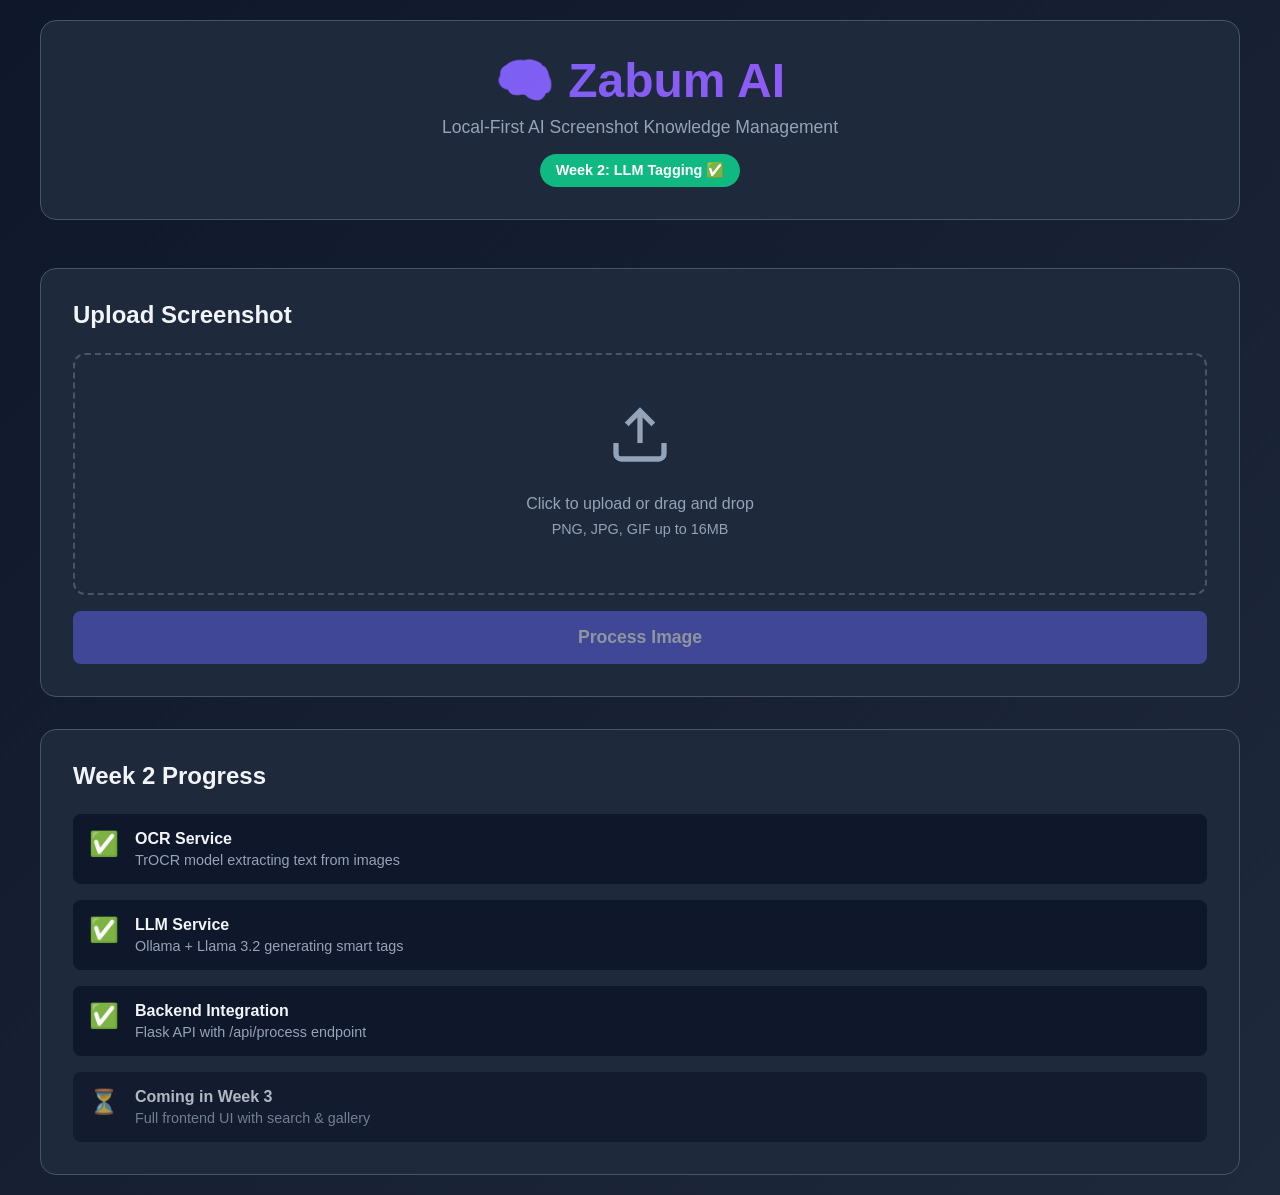
==== frontend/index.html @ f02ccf15 "ocr piprline" ====
<!DOCTYPE html>
<html lang="en">
<head>
    <meta charset="UTF-8">
    <meta name="viewport" content="width=device-width, initial-scale=1.0">
    <title>Zabum AI - Screenshot Knowledge Manager</title>
    <link rel="stylesheet" href="styles.css">
</head>
<body>
    <div class="container">
        <header>
            <h1>🧠 Zabum AI</h1>
            <p class="subtitle">Local-First AI Screenshot Knowledge Management</p>
            <div class="progress-badge">Week 2: LLM Tagging ✅</div>
        </header>

        <main>
            <section class="upload-section">
                <h2>Upload Screenshot</h2>
                <div class="upload-area" id="uploadArea">
                    <input type="file" id="fileInput" accept="image/*" hidden>
                    <div class="upload-prompt">
                        <svg width="64" height="64" viewBox="0 0 24 24" fill="none" stroke="currentColor" stroke-width="2">
                            <path d="M21 15v4a2 2 0 0 1-2 2H5a2 2 0 0 1-2-2v-4"></path>
                            <polyline points="17 8 12 3 7 8"></polyline>
                            <line x1="12" y1="3" x2="12" y2="15"></line>
                        </svg>
                        <p>Click to upload or drag and drop</p>
                        <p class="hint">PNG, JPG, GIF up to 16MB</p>
                    </div>
                </div>
                <button id="uploadBtn" class="btn-primary" disabled>Process Image</button>
            </section>

            <section class="status-section" id="statusSection" style="display: none;">
                <h3>Processing Status</h3>
                <div class="status-content">
                    <div class="spinner"></div>
                    <p id="statusText">Initializing...</p>
                </div>
            </section>

            <section class="results-section" id="resultsSection" style="display: none;">
                <h2>Analysis Results</h2>
                <div class="results-grid">
                    <div class="result-card">
                        <h3>📝 Extracted Text (OCR)</h3>
                        <div class="result-content" id="extractedText"></div>
                    </div>
                    <div class="result-card">
                        <h3>🏷️ AI-Generated Tags</h3>
                        <div class="tags-container" id="tagsContainer"></div>
                    </div>
                    <div class="result-card">
                        <h3>📊 Category</h3>
                        <div class="category-badge" id="categoryBadge"></div>
                    </div>
                    <div class="result-card full-width">
                        <h3>💡 AI Summary</h3>
                        <div class="result-content" id="summaryText"></div>
                    </div>
                </div>
            </section>

            <section class="info-section">
                <h2>Week 2 Progress</h2>
                <div class="feature-list">
                    <div class="feature-item completed">
                        <span class="check">✅</span>
                        <div>
                            <strong>OCR Service</strong>
                            <p>TrOCR model extracting text from images</p>
                        </div>
                    </div>
                    <div class="feature-item completed">
                        <span class="check">✅</span>
                        <div>
                            <strong>LLM Service</strong>
                            <p>Ollama + Llama 3.2 generating smart tags</p>
                        </div>
                    </div>
                    <div class="feature-item completed">
                        <span class="check">✅</span>
                        <div>
                            <strong>Backend Integration</strong>
                            <p>Flask API with /api/process endpoint</p>
                        </div>
                    </div>
                    <div class="feature-item pending">
                        <span class="check">⏳</span>
                        <div>
                            <strong>Coming in Week 3</strong>
                            <p>Full frontend UI with search & gallery</p>
                        </div>
                    </div>
                </div>
            </section>
        </main>
    </div>

    <script src="app.js"></script>
</body>
</html>
---- frontend/styles.css ----
:root {
    --primary: #6366f1;
    --primary-dark: #4f46e5;
    --success: #10b981;
    --background: #0f172a;
    --surface: #1e293b;
    --surface-light: #334155;
    --text: #f1f5f9;
    --text-muted: #94a3b8;
    --border: #475569;
}

* {
    margin: 0;
    padding: 0;
    box-sizing: border-box;
}

body {
    font-family: 'Inter', -apple-system, BlinkMacSystemFont, 'Segoe UI', sans-serif;
    background: linear-gradient(135deg, #0f172a 0%, #1e293b 100%);
    color: var(--text);
    min-height: 100vh;
    padding: 20px;
}

.container {
    max-width: 1200px;
    margin: 0 auto;
}

header {
    text-align: center;
    margin-bottom: 48px;
    padding: 32px;
    background: var(--surface);
    border-radius: 16px;
    border: 1px solid var(--border);
}

h1 {
    font-size: 3rem;
    margin-bottom: 8px;
    background: linear-gradient(135deg, #6366f1 0%, #a855f7 100%);
    -webkit-background-clip: text;
    -webkit-text-fill-color: transparent;
    background-clip: text;
}

.subtitle {
    color: var(--text-muted);
    font-size: 1.1rem;
}

.progress-badge {
    display: inline-block;
    margin-top: 16px;
    padding: 8px 16px;
    background: var(--success);
    color: white;
    border-radius: 20px;
    font-weight: 600;
    font-size: 0.9rem;
}

.upload-section {
    background: var(--surface);
    padding: 32px;
    border-radius: 16px;
    border: 1px solid var(--border);
    margin-bottom: 32px;
}

.upload-section h2 {
    margin-bottom: 24px;
}

.upload-area {
    border: 2px dashed var(--border);
    border-radius: 12px;
    padding: 48px;
    text-align: center;
    cursor: pointer;
    transition: all 0.3s ease;
    margin-bottom: 16px;
}

.upload-area:hover {
    border-color: var(--primary);
    background: rgba(99, 102, 241, 0.05);
}

.upload-area.dragover {
    border-color: var(--primary);
    background: rgba(99, 102, 241, 0.1);
}

.upload-prompt svg {
    margin-bottom: 16px;
    color: var(--text-muted);
}

.upload-prompt p {
    color: var(--text-muted);
    margin: 8px 0;
}

.hint {
    font-size: 0.9rem;
}

.btn-primary {
    width: 100%;
    padding: 16px;
    background: var(--primary);
    color: white;
    border: none;
    border-radius: 8px;
    font-size: 1.1rem;
    font-weight: 600;
    cursor: pointer;
    transition: all 0.3s ease;
}

.btn-primary:hover:not(:disabled) {
    background: var(--primary-dark);
    transform: translateY(-2px);
}

.btn-primary:disabled {
    opacity: 0.5;
    cursor: not-allowed;
}

.status-section {
    background: var(--surface);
    padding: 32px;
    border-radius: 16px;
    border: 1px solid var(--border);
    margin-bottom: 32px;
}

.status-content {
    display: flex;
    align-items: center;
    gap: 16px;
}

.spinner {
    width: 32px;
    height: 32px;
    border: 3px solid var(--surface-light);
    border-top-color: var(--primary);
    border-radius: 50%;
    animation: spin 1s linear infinite;
}

@keyframes spin {
    to { transform: rotate(360deg); }
}

.results-section {
    margin-bottom: 32px;
}

.results-section h2 {
    margin-bottom: 24px;
}

.results-grid {
    display: grid;
    grid-template-columns: repeat(auto-fit, minmax(300px, 1fr));
    gap: 24px;
}

.result-card {
    background: var(--surface);
    padding: 24px;
    border-radius: 12px;
    border: 1px solid var(--border);
}

.result-card.full-width {
    grid-column: 1 / -1;
}

.result-card h3 {
    margin-bottom: 16px;
    color: var(--primary);
}

.result-content {
    color: var(--text);
    line-height: 1.6;
    background: var(--background);
    padding: 16px;
    border-radius: 8px;
}

.tags-container {
    display: flex;
    flex-wrap: wrap;
    gap: 8px;
}

.tag {
    padding: 8px 16px;
    background: var(--primary);
    color: white;
    border-radius: 20px;
    font-size: 0.9rem;
    font-weight: 500;
}

.category-badge {
    display: inline-block;
    padding: 12px 24px;
    background: var(--success);
    color: white;
    border-radius: 8px;
    font-size: 1.1rem;
    font-weight: 600;
}

.info-section {
    background: var(--surface);
    padding: 32px;
    border-radius: 16px;
    border: 1px solid var(--border);
}

.info-section h2 {
    margin-bottom: 24px;
}

.feature-list {
    display: flex;
    flex-direction: column;
    gap: 16px;
}

.feature-item {
    display: flex;
    gap: 16px;
    padding: 16px;
    background: var(--background);
    border-radius: 8px;
    align-items: start;
}

.feature-item .check {
    font-size: 1.5rem;
    flex-shrink: 0;
}

.feature-item strong {
    display: block;
    margin-bottom: 4px;
}

.feature-item p {
    color: var(--text-muted);
    font-size: 0.9rem;
}

.feature-item.pending {
    opacity: 0.7;
}
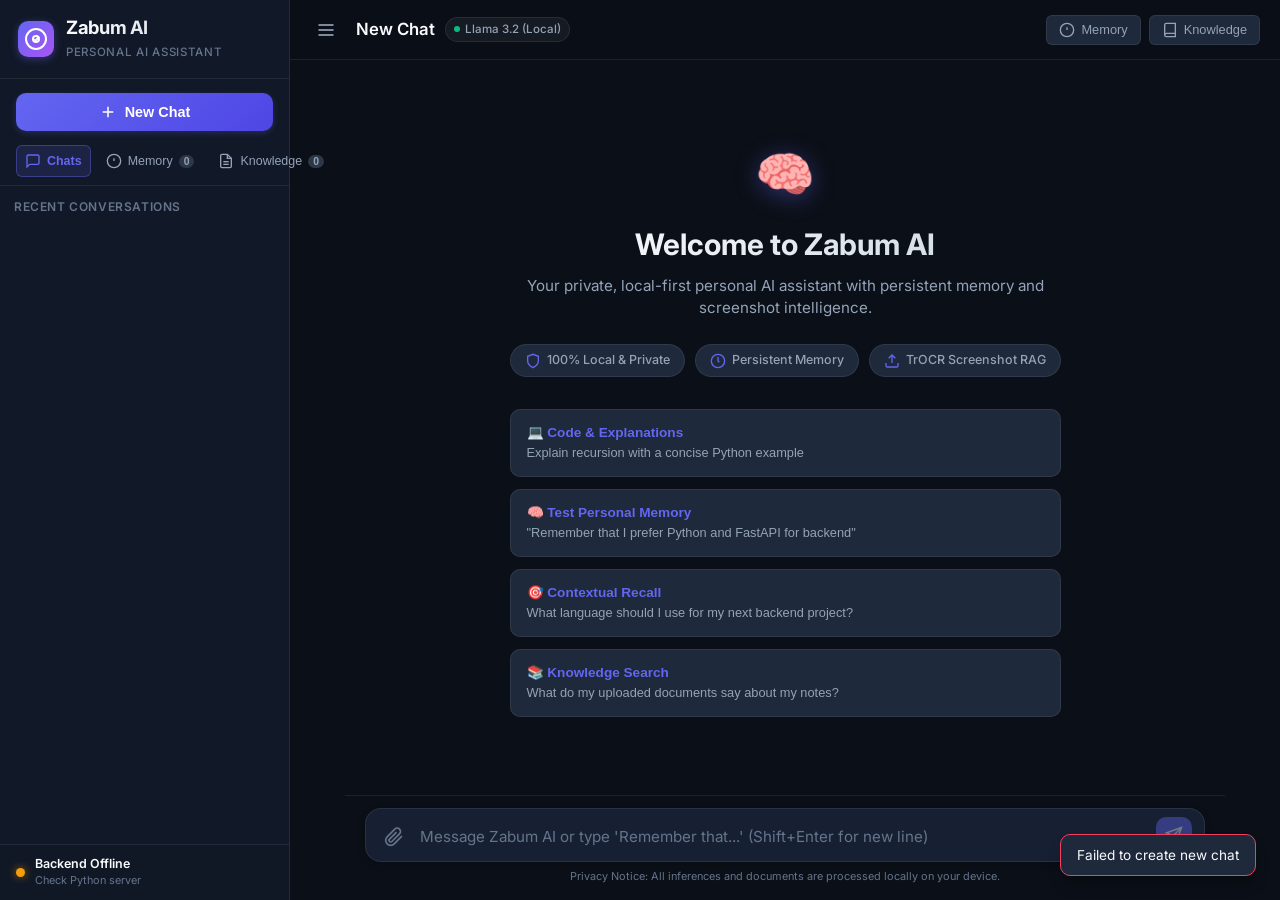
==== commit c788c65d: "update" ====
--- a/frontend/index.html
+++ b/frontend/index.html
@@ -3,100 +3,381 @@
 <head>
     <meta charset="UTF-8">
     <meta name="viewport" content="width=device-width, initial-scale=1.0">
-    <title>Zabum AI - Screenshot Knowledge Manager</title>
+    <title>Zabum AI — Personal AI Assistant</title>
+    <meta name="description" content="Local-first Personal AI Assistant with persistent memory, screenshot intelligence, and knowledge retrieval.">
+    <link rel="preconnect" href="https://fonts.googleapis.com">
+    <link rel="preconnect" href="https://fonts.gstatic.com" crossorigin>
+    <link href="https://fonts.googleapis.com/css2?family=Inter:wght@300;400;500;600;700&family=JetBrains+Mono:wght@400;500;600&display=swap" rel="stylesheet">
     <link rel="stylesheet" href="styles.css">
 </head>
 <body>
-    <div class="container">
-        <header>
-            <h1>🧠 Zabum AI</h1>
-            <p class="subtitle">Local-First AI Screenshot Knowledge Management</p>
-            <div class="progress-badge">Week 2: LLM Tagging ✅</div>
-        </header>
-
-        <main>
-            <section class="upload-section">
-                <h2>Upload Screenshot</h2>
-                <div class="upload-area" id="uploadArea">
-                    <input type="file" id="fileInput" accept="image/*" hidden>
-                    <div class="upload-prompt">
-                        <svg width="64" height="64" viewBox="0 0 24 24" fill="none" stroke="currentColor" stroke-width="2">
-                            <path d="M21 15v4a2 2 0 0 1-2 2H5a2 2 0 0 1-2-2v-4"></path>
-                            <polyline points="17 8 12 3 7 8"></polyline>
-                            <line x1="12" y1="3" x2="12" y2="15"></line>
-                        </svg>
-                        <p>Click to upload or drag and drop</p>
-                        <p class="hint">PNG, JPG, GIF up to 16MB</p>
-                    </div>
-                </div>
-                <button id="uploadBtn" class="btn-primary" disabled>Process Image</button>
-            </section>
-
-            <section class="status-section" id="statusSection" style="display: none;">
-                <h3>Processing Status</h3>
-                <div class="status-content">
-                    <div class="spinner"></div>
-                    <p id="statusText">Initializing...</p>
-                </div>
-            </section>
-
-            <section class="results-section" id="resultsSection" style="display: none;">
-                <h2>Analysis Results</h2>
-                <div class="results-grid">
-                    <div class="result-card">
-                        <h3>📝 Extracted Text (OCR)</h3>
-                        <div class="result-content" id="extractedText"></div>
-                    </div>
-                    <div class="result-card">
-                        <h3>🏷️ AI-Generated Tags</h3>
-                        <div class="tags-container" id="tagsContainer"></div>
-                    </div>
-                    <div class="result-card">
-                        <h3>📊 Category</h3>
-                        <div class="category-badge" id="categoryBadge"></div>
-                    </div>
-                    <div class="result-card full-width">
-                        <h3>💡 AI Summary</h3>
-                        <div class="result-content" id="summaryText"></div>
-                    </div>
-                </div>
-            </section>
-
-            <section class="info-section">
-                <h2>Week 2 Progress</h2>
-                <div class="feature-list">
-                    <div class="feature-item completed">
-                        <span class="check">✅</span>
-                        <div>
-                            <strong>OCR Service</strong>
-                            <p>TrOCR model extracting text from images</p>
+    <div class="app-layout" id="appLayout">
+        <!-- Sidebar -->
+        <aside class="sidebar" id="sidebar">
+            <div class="sidebar-header">
+                <div class="brand-container">
+                    <div class="brand-icon">
+                        <svg width="24" height="24" viewBox="0 0 24 24" fill="none" stroke="currentColor" stroke-width="2">
+                            <path d="M12 2a10 10 0 0 1 10 10c0 5.523-4.477 10-10 10S2 17.523 2 12 6.477 2 12 2z"></path>
+                            <path d="m9 12 2 2 4-4"></path>
+                            <circle cx="12" cy="12" r="3"></circle>
+                        </svg>
+                    </div>
+                    <div class="brand-text">
+                        <h1 class="brand-title">Zabum AI</h1>
+                        <span class="brand-subtitle">Personal AI Assistant</span>
+                    </div>
+                </div>
+                <button class="btn-icon mobile-only" id="closeSidebarBtn" title="Close Sidebar">
+                    <svg width="20" height="20" viewBox="0 0 24 24" fill="none" stroke="currentColor" stroke-width="2">
+                        <line x1="18" y1="6" x2="6" y2="18"></line>
+                        <line x1="6" y1="6" x2="18" y2="18"></line>
+                    </svg>
+                </button>
+            </div>
+
+            <div class="sidebar-actions">
+                <button class="btn-new-chat" id="newChatBtn">
+                    <svg width="18" height="18" viewBox="0 0 24 24" fill="none" stroke="currentColor" stroke-width="2">
+                        <line x1="12" y1="5" x2="12" y2="19"></line>
+                        <line x1="5" y1="12" x2="19" y2="12"></line>
+                    </svg>
+                    <span>New Chat</span>
+                </button>
+            </div>
+
+            <!-- Navigation Tabs -->
+            <div class="nav-tabs">
+                <button class="nav-tab active" id="tabChatsBtn" data-tab="chats">
+                    <svg width="16" height="16" viewBox="0 0 24 24" fill="none" stroke="currentColor" stroke-width="2">
+                        <path d="M21 15a2 2 0 0 1-2 2H7l-4 4V5a2 2 0 0 1 2-2h14a2 2 0 0 1 2 2z"></path>
+                    </svg>
+                    <span>Chats</span>
+                </button>
+                <button class="nav-tab" id="tabMemoryBtn" data-tab="memory">
+                    <svg width="16" height="16" viewBox="0 0 24 24" fill="none" stroke="currentColor" stroke-width="2">
+                        <circle cx="12" cy="12" r="10"></circle>
+                        <line x1="12" y1="8" x2="12" y2="12"></line>
+                        <line x1="12" y1="16" x2="12.01" y2="16"></line>
+                    </svg>
+                    <span>Memory</span>
+                    <span class="badge" id="memoryCountBadge">0</span>
+                </button>
+                <button class="nav-tab" id="tabDocsBtn" data-tab="docs">
+                    <svg width="16" height="16" viewBox="0 0 24 24" fill="none" stroke="currentColor" stroke-width="2">
+                        <path d="M14 2H6a2 2 0 0 0-2 2v16a2 2 0 0 0 2 2h12a2 2 0 0 0 2-2V8z"></path>
+                        <polyline points="14 2 14 8 20 8"></polyline>
+                        <line x1="16" y1="13" x2="8" y2="13"></line>
+                        <line x1="16" y1="17" x2="8" y2="17"></line>
+                    </svg>
+                    <span>Knowledge</span>
+                    <span class="badge" id="docsCountBadge">0</span>
+                </button>
+            </div>
+
+            <!-- Sidebar Scrollable Content -->
+            <div class="sidebar-content">
+                <!-- Conversations List Section -->
+                <div class="tab-pane active" id="paneChats">
+                    <div class="section-label">Recent Conversations</div>
+                    <div class="conversation-list" id="conversationList">
+                        <!-- Dynamic conversation items -->
+                    </div>
+                </div>
+
+                <!-- Memory Management Section in Sidebar -->
+                <div class="tab-pane" id="paneMemory">
+                    <div class="pane-header">
+                        <span class="section-label">Personal Memories</span>
+                        <button class="btn-xs btn-primary" id="openAddMemoryBtn">+ Add</button>
+                    </div>
+                    <p class="section-desc">Facts & preferences remembered by Zabum AI across conversations.</p>
+                    <div class="memory-search-box">
+                        <input type="text" id="memorySearchInput" placeholder="Search memories..." />
+                    </div>
+                    <div class="memory-list" id="memoryList">
+                        <!-- Dynamic memory items -->
+                    </div>
+                </div>
+
+                <!-- Knowledge Base Section in Sidebar -->
+                <div class="tab-pane" id="paneDocs">
+                    <div class="pane-header">
+                        <span class="section-label">Documents & OCR</span>
+                        <button class="btn-xs btn-primary" id="openUploadBtn">+ Upload</button>
+                    </div>
+                    <p class="section-desc">Screenshots & files indexed for semantic RAG retrieval.</p>
+                    <div class="doc-list" id="documentList">
+                        <!-- Dynamic document items -->
+                    </div>
+                </div>
+            </div>
+
+            <!-- Sidebar Footer / System Status -->
+            <div class="sidebar-footer">
+                <div class="status-indicator" id="statusIndicator">
+                    <div class="status-dot online" id="statusDot"></div>
+                    <div class="status-info">
+                        <span class="status-title" id="statusTitle">Local AI</span>
+                        <span class="status-detail" id="statusDetail">Ollama Llama 3.2</span>
+                    </div>
+                </div>
+            </div>
+        </aside>
+
+        <!-- Main Chat View -->
+        <main class="chat-main" id="chatMain">
+            <!-- Chat Topbar -->
+            <header class="chat-header">
+                <div class="header-left">
+                    <button class="btn-icon" id="toggleSidebarBtn" title="Toggle Sidebar">
+                        <svg width="20" height="20" viewBox="0 0 24 24" fill="none" stroke="currentColor" stroke-width="2">
+                            <line x1="3" y1="12" x2="21" y2="12"></line>
+                            <line x1="3" y1="6" x2="21" y2="6"></line>
+                            <line x1="3" y1="18" x2="21" y2="18"></line>
+                        </svg>
+                    </button>
+                    <div class="chat-title-group">
+                        <h2 class="active-chat-title" id="activeChatTitle">New Chat</h2>
+                        <span class="model-badge">
+                            <span class="model-badge-dot"></span>
+                            <span id="headerModelName">Llama 3.2 (Local)</span>
+                        </span>
+                    </div>
+                </div>
+
+                <div class="header-right">
+                    <button class="btn-header-action" id="headerMemoryBtn" title="View Active Memories">
+                        <svg width="16" height="16" viewBox="0 0 24 24" fill="none" stroke="currentColor" stroke-width="2">
+                            <circle cx="12" cy="12" r="10"></circle>
+                            <line x1="12" y1="8" x2="12" y2="12"></line>
+                            <line x1="12" y1="16" x2="12.01" y2="16"></line>
+                        </svg>
+                        <span>Memory</span>
+                    </button>
+                    <button class="btn-header-action" id="headerKnowledgeBtn" title="Knowledge Base">
+                        <svg width="16" height="16" viewBox="0 0 24 24" fill="none" stroke="currentColor" stroke-width="2">
+                            <path d="M4 19.5A2.5 2.5 0 0 1 6.5 17H20"></path>
+                            <path d="M6.5 2H20v20H6.5A2.5 2.5 0 0 1 4 19.5v-15A2.5 2.5 0 0 1 6.5 2z"></path>
+                        </svg>
+                        <span>Knowledge</span>
+                    </button>
+                </div>
+            </header>
+
+            <!-- Message Thread Container -->
+            <div class="messages-container" id="messagesContainer">
+                <!-- Welcome Hero Screen (shown when chat is empty) -->
+                <div class="welcome-screen" id="welcomeScreen">
+                    <div class="welcome-icon">🧠</div>
+                    <h2 class="welcome-title">Welcome to Zabum AI</h2>
+                    <p class="welcome-subtitle">Your private, local-first personal AI assistant with persistent memory and screenshot intelligence.</p>
+
+                    <div class="feature-pills">
+                        <div class="feature-pill">
+                            <svg width="16" height="16" viewBox="0 0 24 24" fill="none" stroke="currentColor" stroke-width="2"><path d="M12 22s8-4 8-10V5l-8-3-8 3v7c0 6 8 10 8 10z"></path></svg>
+                            <span>100% Local & Private</span>
                         </div>
-                    </div>
-                    <div class="feature-item completed">
-                        <span class="check">✅</span>
-                        <div>
-                            <strong>LLM Service</strong>
-                            <p>Ollama + Llama 3.2 generating smart tags</p>
+                        <div class="feature-pill">
+                            <svg width="16" height="16" viewBox="0 0 24 24" fill="none" stroke="currentColor" stroke-width="2"><circle cx="12" cy="12" r="10"></circle><polyline points="12 6 12 12 14 14"></polyline></svg>
+                            <span>Persistent Memory</span>
                         </div>
-                    </div>
-                    <div class="feature-item completed">
-                        <span class="check">✅</span>
-                        <div>
-                            <strong>Backend Integration</strong>
-                            <p>Flask API with /api/process endpoint</p>
+                        <div class="feature-pill">
+                            <svg width="16" height="16" viewBox="0 0 24 24" fill="none" stroke="currentColor" stroke-width="2"><path d="M21 15v4a2 2 0 0 1-2 2H5a2 2 0 0 1-2-2v-4"></path><polyline points="17 8 12 3 7 8"></polyline><line x1="12" y1="3" x2="12" y2="15"></line></svg>
+                            <span>TrOCR Screenshot RAG</span>
                         </div>
                     </div>
-                    <div class="feature-item pending">
-                        <span class="check">⏳</span>
-                        <div>
-                            <strong>Coming in Week 3</strong>
-                            <p>Full frontend UI with search & gallery</p>
-                        </div>
-                    </div>
-                </div>
-            </section>
+
+                    <div class="starter-grid">
+                        <button class="starter-card" data-prompt="Explain recursion with a concise Python example">
+                            <div class="starter-title">💻 Code & Explanations</div>
+                            <div class="starter-text">Explain recursion with a concise Python example</div>
+                        </button>
+                        <button class="starter-card" data-prompt="Remember that I prefer Python and FastAPI for backend development">
+                            <div class="starter-title">🧠 Test Personal Memory</div>
+                            <div class="starter-text">"Remember that I prefer Python and FastAPI for backend"</div>
+                        </button>
+                        <button class="starter-card" data-prompt="What language or framework should I use for my next backend project?">
+                            <div class="starter-title">🎯 Contextual Recall</div>
+                            <div class="starter-text">What language should I use for my next backend project?</div>
+                        </button>
+                        <button class="starter-card" data-prompt="What do my uploaded screenshots and documents say about my notes?">
+                            <div class="starter-title">📚 Knowledge Search</div>
+                            <div class="starter-text">What do my uploaded documents say about my notes?</div>
+                        </button>
+                    </div>
+                </div>
+
+                <!-- Chat Messages Feed -->
+                <div class="messages-feed" id="messagesFeed">
+                    <!-- Dynamic message bubbles will appear here -->
+                </div>
+
+                <!-- Typing indicator -->
+                <div class="typing-indicator" id="typingIndicator" style="display: none;">
+                    <div class="typing-avatar">🧠</div>
+                    <div class="typing-bubble">
+                        <div class="typing-dot"></div>
+                        <div class="typing-dot"></div>
+                        <div class="typing-dot"></div>
+                    </div>
+                </div>
+            </div>
+
+            <!-- Chat Input Area -->
+            <div class="chat-input-wrapper">
+                <!-- Drop file overlay -->
+                <div class="drop-overlay" id="dropOverlay">
+                    <svg width="48" height="48" viewBox="0 0 24 24" fill="none" stroke="currentColor" stroke-width="2">
+                        <path d="M21 15v4a2 2 0 0 1-2 2H5a2 2 0 0 1-2-2v-4"></path>
+                        <polyline points="17 8 12 3 7 8"></polyline>
+                        <line x1="12" y1="3" x2="12" y2="15"></line>
+                    </svg>
+                    <span>Drop screenshot or document to ingest into knowledge base</span>
+                </div>
+
+                <!-- Uploading notification pill -->
+                <div class="upload-progress-pill" id="uploadProgressPill" style="display: none;">
+                    <div class="spinner-sm"></div>
+                    <span id="uploadProgressText">Processing screenshot with TrOCR OCR...</span>
+                </div>
+
+                <div class="chat-input-bar">
+                    <!-- File upload attachment button -->
+                    <input type="file" id="chatFileInput" accept="image/*,.txt,.md,.py,.js,.json,.csv,.pdf" hidden />
+                    <button class="btn-attach" id="attachFileBtn" title="Attach screenshot or document for OCR & RAG">
+                        <svg width="20" height="20" viewBox="0 0 24 24" fill="none" stroke="currentColor" stroke-width="2">
+                            <path d="M21.44 11.05l-9.19 9.19a6 6 0 0 1-8.49-8.49l9.19-9.19a4 4 0 0 1 5.66 5.66l-9.2 9.19a2 2 0 0 1-2.83-2.83l8.49-8.48"></path>
+                        </svg>
+                    </button>
+
+                    <!-- Textarea input -->
+                    <textarea 
+                        id="chatInput" 
+                        class="chat-textarea" 
+                        placeholder="Message Zabum AI or type 'Remember that...' (Shift+Enter for new line)"
+                        rows="1"
+                    ></textarea>
+
+                    <!-- Send button -->
+                    <button class="btn-send" id="sendBtn" title="Send message" disabled>
+                        <svg width="18" height="18" viewBox="0 0 24 24" fill="none" stroke="currentColor" stroke-width="2">
+                            <line x1="22" y1="2" x2="11" y2="13"></line>
+                            <polygon points="22 2 15 22 11 13 2 9 22 2"></polygon>
+                        </svg>
+                    </button>
+                </div>
+                <div class="input-footer-hint">
+                    <span>Privacy Notice: All inferences and documents are processed locally on your device.</span>
+                </div>
+            </div>
         </main>
     </div>
+
+    <!-- Modals -->
+
+    <!-- Add/Edit Memory Modal -->
+    <div class="modal-backdrop" id="memoryModal" style="display: none;">
+        <div class="modal-card">
+            <div class="modal-header">
+                <h3 class="modal-title" id="memoryModalTitle">Add New Memory</h3>
+                <button class="btn-icon close-modal-btn" data-modal="memoryModal">✕</button>
+            </div>
+            <div class="modal-body">
+                <input type="hidden" id="editMemoryId" value="" />
+                <div class="form-group">
+                    <label for="memoryContentInput">Memory Content / Preference</label>
+                    <textarea id="memoryContentInput" rows="3" placeholder="e.g. User prefers Python and PostgreSQL for backend projects"></textarea>
+                </div>
+                <div class="form-group">
+                    <label for="memoryCategorySelect">Category</label>
+                    <select id="memoryCategorySelect">
+                        <option value="preference">Preference</option>
+                        <option value="fact">Fact / Knowledge</option>
+                        <option value="identity">Identity / Profile</option>
+                        <option value="general">General</option>
+                    </select>
+                </div>
+            </div>
+            <div class="modal-footer">
+                <button class="btn-secondary close-modal-btn" data-modal="memoryModal">Cancel</button>
+                <button class="btn-primary" id="saveMemoryBtn">Save Memory</button>
+            </div>
+        </div>
+    </div>
+
+    <!-- Document Upload / Ingestion Modal -->
+    <div class="modal-backdrop" id="uploadModal" style="display: none;">
+        <div class="modal-card">
+            <div class="modal-header">
+                <h3 class="modal-title">Upload to Knowledge Base</h3>
+                <button class="btn-icon close-modal-btn" data-modal="uploadModal">✕</button>
+            </div>
+            <div class="modal-body">
+                <div class="modal-drop-zone" id="modalDropZone">
+                    <input type="file" id="modalFileInput" accept="image/*,.txt,.md,.py,.js,.json,.csv,.pdf" hidden />
+                    <svg width="48" height="48" viewBox="0 0 24 24" fill="none" stroke="currentColor" stroke-width="2">
+                        <path d="M21 15v4a2 2 0 0 1-2 2H5a2 2 0 0 1-2-2v-4"></path>
+                        <polyline points="17 8 12 3 7 8"></polyline>
+                        <line x1="12" y1="3" x2="12" y2="15"></line>
+                    </svg>
+                    <p class="drop-prompt-text">Click or drag screenshot / document here</p>
+                    <p class="drop-hint-text">Supported: PNG, JPG, WEBP, TXT, MD, Code files, PDF (Up to 32MB)</p>
+                </div>
+                <div id="modalUploadStatus" class="modal-status" style="display: none;">
+                    <div class="spinner-sm"></div>
+                    <span id="modalUploadStatusText">Extracting text with TrOCR OCR...</span>
+                </div>
+            </div>
+            <div class="modal-footer">
+                <button class="btn-secondary close-modal-btn" data-modal="uploadModal">Close</button>
+            </div>
+        </div>
+    </div>
+
+    <!-- Document Inspection / Chunk Viewer Modal -->
+    <div class="modal-backdrop" id="chunkModal" style="display: none;">
+        <div class="modal-card modal-lg">
+            <div class="modal-header">
+                <h3 class="modal-title" id="chunkModalTitle">Document Details & RAG Chunks</h3>
+                <button class="btn-icon close-modal-btn" data-modal="chunkModal">✕</button>
+            </div>
+            <div class="modal-body">
+                <div class="doc-meta-panel" id="docMetaPanel"></div>
+                <h4 class="subheading">Extracted Text</h4>
+                <div class="extracted-text-box" id="docExtractedTextBox"></div>
+                <h4 class="subheading" style="margin-top: 16px;">Indexed RAG Chunks</h4>
+                <div class="chunks-container" id="docChunksContainer"></div>
+            </div>
+            <div class="modal-footer">
+                <button class="btn-secondary close-modal-btn" data-modal="chunkModal">Close</button>
+            </div>
+        </div>
+    </div>
+
+    <!-- Rename Conversation Modal -->
+    <div class="modal-backdrop" id="renameModal" style="display: none;">
+        <div class="modal-card">
+            <div class="modal-header">
+                <h3 class="modal-title">Rename Conversation</h3>
+                <button class="btn-icon close-modal-btn" data-modal="renameModal">✕</button>
+            </div>
+            <div class="modal-body">
+                <input type="hidden" id="renameConvId" value="" />
+                <div class="form-group">
+                    <label for="renameConvInput">Conversation Title</label>
+                    <input type="text" id="renameConvInput" placeholder="Enter title..." />
+                </div>
+            </div>
+            <div class="modal-footer">
+                <button class="btn-secondary close-modal-btn" data-modal="renameModal">Cancel</button>
+                <button class="btn-primary" id="confirmRenameBtn">Save</button>
+            </div>
+        </div>
+    </div>
+
+    <!-- Notification Toast Container -->
+    <div class="toast-container" id="toastContainer"></div>
 
     <script src="app.js"></script>
 </body>
--- a/frontend/styles.css
+++ b/frontend/styles.css
@@ -1,13 +1,40 @@
+/* Zabum AI - Modern Design System */
 :root {
-    --primary: #6366f1;
-    --primary-dark: #4f46e5;
-    --success: #10b981;
-    --background: #0f172a;
-    --surface: #1e293b;
-    --surface-light: #334155;
-    --text: #f1f5f9;
-    --text-muted: #94a3b8;
-    --border: #475569;
+    --bg-main: #0B0F17;
+    --bg-sidebar: #111827;
+    --bg-surface: #1E293B;
+    --bg-surface-hover: #2D3748;
+    --bg-surface-active: #374151;
+    --bg-input: #172033;
+    
+    --primary: #6366F1;
+    --primary-hover: #4F46E5;
+    --primary-light: rgba(99, 102, 241, 0.15);
+    
+    --accent-emerald: #10B981;
+    --accent-emerald-light: rgba(16, 185, 129, 0.15);
+    --accent-amber: #F59E0B;
+    --accent-purple: #A855F7;
+    --accent-rose: #F43F5E;
+    
+    --text-primary: #F8FAFC;
+    --text-secondary: #94A3B8;
+    --text-muted: #64748B;
+    
+    --border-color: rgba(255, 255, 255, 0.08);
+    --border-active: rgba(99, 102, 241, 0.4);
+    
+    --radius-sm: 6px;
+    --radius-md: 10px;
+    --radius-lg: 16px;
+    --radius-full: 9999px;
+    
+    --shadow-sm: 0 1px 2px 0 rgba(0, 0, 0, 0.05);
+    --shadow-md: 0 4px 6px -1px rgba(0, 0, 0, 0.2), 0 2px 4px -2px rgba(0, 0, 0, 0.2);
+    --shadow-lg: 0 10px 15px -3px rgba(0, 0, 0, 0.3), 0 4px 6px -4px rgba(0, 0, 0, 0.3);
+    
+    --font-sans: 'Inter', -apple-system, BlinkMacSystemFont, 'Segoe UI', Roboto, sans-serif;
+    --font-mono: 'JetBrains Mono', monospace, Consolas, Monaco;
 }
 
 * {
@@ -17,252 +44,1321 @@
 }
 
 body {
-    font-family: 'Inter', -apple-system, BlinkMacSystemFont, 'Segoe UI', sans-serif;
-    background: linear-gradient(135deg, #0f172a 0%, #1e293b 100%);
-    color: var(--text);
-    min-height: 100vh;
-    padding: 20px;
-}
-
-.container {
-    max-width: 1200px;
-    margin: 0 auto;
-}
-
-header {
-    text-align: center;
-    margin-bottom: 48px;
-    padding: 32px;
-    background: var(--surface);
-    border-radius: 16px;
-    border: 1px solid var(--border);
-}
-
-h1 {
-    font-size: 3rem;
-    margin-bottom: 8px;
-    background: linear-gradient(135deg, #6366f1 0%, #a855f7 100%);
+    font-family: var(--font-sans);
+    background-color: var(--bg-main);
+    color: var(--text-primary);
+    line-height: 1.5;
+    height: 100vh;
+    overflow: hidden;
+    -webkit-font-smoothing: antialiased;
+}
+
+/* App Layout Grid */
+.app-layout {
+    display: flex;
+    height: 100vh;
+    width: 100vw;
+    overflow: hidden;
+    position: relative;
+}
+
+/* Sidebar Styles */
+.sidebar {
+    width: 290px;
+    background-color: var(--bg-sidebar);
+    border-right: 1px solid var(--border-color);
+    display: flex;
+    flex-direction: column;
+    flex-shrink: 0;
+    transition: transform 0.25s ease;
+    z-index: 50;
+}
+
+.sidebar-header {
+    padding: 16px 18px;
+    display: flex;
+    align-items: center;
+    justify-content: space-between;
+    border-bottom: 1px solid var(--border-color);
+}
+
+.brand-container {
+    display: flex;
+    align-items: center;
+    gap: 12px;
+}
+
+.brand-icon {
+    width: 36px;
+    height: 36px;
+    background: linear-gradient(135deg, var(--primary) 0%, var(--accent-purple) 100%);
+    border-radius: var(--radius-md);
+    display: flex;
+    align-items: center;
+    justify-content: center;
+    color: white;
+    box-shadow: 0 2px 8px rgba(99, 102, 241, 0.4);
+}
+
+.brand-title {
+    font-size: 1.15rem;
+    font-weight: 700;
+    letter-spacing: -0.02em;
+    background: linear-gradient(135deg, #FFFFFF 0%, #CBD5E1 100%);
     -webkit-background-clip: text;
     -webkit-text-fill-color: transparent;
-    background-clip: text;
-}
-
-.subtitle {
+    margin: 0;
+    line-height: 1.2;
+}
+
+.brand-subtitle {
+    font-size: 0.72rem;
     color: var(--text-muted);
-    font-size: 1.1rem;
-}
-
-.progress-badge {
+    font-weight: 500;
+    text-transform: uppercase;
+    letter-spacing: 0.06em;
+}
+
+.sidebar-actions {
+    padding: 14px 16px 10px;
+}
+
+.btn-new-chat {
+    width: 100%;
+    display: flex;
+    align-items: center;
+    justify-content: center;
+    gap: 8px;
+    padding: 10px 16px;
+    background: linear-gradient(135deg, var(--primary) 0%, var(--primary-hover) 100%);
+    color: #FFFFFF;
+    border: none;
+    border-radius: var(--radius-md);
+    font-weight: 600;
+    font-size: 0.9rem;
+    cursor: pointer;
+    transition: all 0.2s ease;
+    box-shadow: 0 2px 6px rgba(99, 102, 241, 0.25);
+}
+
+.btn-new-chat:hover {
+    filter: brightness(1.1);
+    transform: translateY(-1px);
+    box-shadow: 0 4px 12px rgba(99, 102, 241, 0.35);
+}
+
+/* Navigation Tabs in Sidebar */
+.nav-tabs {
+    display: flex;
+    padding: 4px 16px 8px;
+    gap: 6px;
+    border-bottom: 1px solid var(--border-color);
+}
+
+.nav-tab {
+    flex: 1;
+    display: flex;
+    align-items: center;
+    justify-content: center;
+    gap: 6px;
+    padding: 7px 8px;
+    background: transparent;
+    border: 1px solid transparent;
+    border-radius: var(--radius-sm);
+    color: var(--text-secondary);
+    font-size: 0.78rem;
+    font-weight: 500;
+    cursor: pointer;
+    transition: all 0.15s ease;
+}
+
+.nav-tab:hover {
+    background: var(--bg-surface);
+    color: var(--text-primary);
+}
+
+.nav-tab.active {
+    background: var(--primary-light);
+    border-color: var(--border-active);
+    color: var(--primary);
+    font-weight: 600;
+}
+
+.badge {
+    background: var(--bg-surface-hover);
+    color: var(--text-secondary);
+    font-size: 0.65rem;
+    font-weight: 600;
+    padding: 1px 5px;
+    border-radius: var(--radius-full);
+}
+
+.nav-tab.active .badge {
+    background: var(--primary);
+    color: white;
+}
+
+/* Sidebar Scrollable Content */
+.sidebar-content {
+    flex: 1;
+    overflow-y: auto;
+    padding: 12px 14px;
+}
+
+.tab-pane {
+    display: none;
+}
+
+.tab-pane.active {
+    display: block;
+}
+
+.pane-header {
+    display: flex;
+    align-items: center;
+    justify-content: space-between;
+    margin-bottom: 6px;
+}
+
+.section-label {
+    font-size: 0.75rem;
+    font-weight: 600;
+    text-transform: uppercase;
+    letter-spacing: 0.05em;
+    color: var(--text-muted);
+    margin-bottom: 8px;
+}
+
+.section-desc {
+    font-size: 0.75rem;
+    color: var(--text-muted);
+    margin-bottom: 12px;
+    line-height: 1.4;
+}
+
+/* Conversation List */
+.conversation-list {
+    display: flex;
+    flex-direction: column;
+    gap: 4px;
+}
+
+.conv-item {
+    display: flex;
+    align-items: center;
+    justify-content: space-between;
+    padding: 9px 12px;
+    border-radius: var(--radius-md);
+    color: var(--text-secondary);
+    cursor: pointer;
+    transition: all 0.15s ease;
+    border: 1px solid transparent;
+    position: relative;
+    group: relative;
+}
+
+.conv-item:hover {
+    background: var(--bg-surface);
+    color: var(--text-primary);
+}
+
+.conv-item.active {
+    background: var(--bg-surface-hover);
+    color: var(--text-primary);
+    font-weight: 500;
+    border-color: var(--border-active);
+}
+
+.conv-title {
+    font-size: 0.85rem;
+    white-space: nowrap;
+    overflow: hidden;
+    text-overflow: ellipsis;
+    flex: 1;
+    margin-right: 6px;
+}
+
+.conv-actions {
+    display: none;
+    align-items: center;
+    gap: 4px;
+}
+
+.conv-item:hover .conv-actions,
+.conv-item.active .conv-actions {
+    display: flex;
+}
+
+.btn-icon-xs {
+    background: transparent;
+    border: none;
+    color: var(--text-muted);
+    padding: 3px;
+    border-radius: var(--radius-sm);
+    cursor: pointer;
+    display: flex;
+    align-items: center;
+    justify-content: center;
+}
+
+.btn-icon-xs:hover {
+    background: rgba(255, 255, 255, 0.1);
+    color: var(--text-primary);
+}
+
+.btn-icon-xs.delete:hover {
+    color: var(--accent-rose);
+}
+
+/* Memory & Knowledge Item Cards */
+.memory-search-box {
+    margin-bottom: 10px;
+}
+
+.memory-search-box input {
+    width: 100%;
+    background: var(--bg-input);
+    border: 1px solid var(--border-color);
+    padding: 7px 10px;
+    border-radius: var(--radius-sm);
+    color: var(--text-primary);
+    font-size: 0.8rem;
+    outline: none;
+}
+
+.memory-search-box input:focus {
+    border-color: var(--primary);
+}
+
+.memory-list, .doc-list {
+    display: flex;
+    flex-direction: column;
+    gap: 8px;
+}
+
+.memory-card, .doc-card {
+    background: var(--bg-surface);
+    border: 1px solid var(--border-color);
+    border-radius: var(--radius-md);
+    padding: 10px 12px;
+    transition: all 0.15s ease;
+}
+
+.memory-card:hover, .doc-card:hover {
+    border-color: rgba(255, 255, 255, 0.15);
+    background: var(--bg-surface-hover);
+}
+
+.card-header-row {
+    display: flex;
+    align-items: center;
+    justify-content: space-between;
+    margin-bottom: 6px;
+}
+
+.tag-pill {
+    font-size: 0.65rem;
+    font-weight: 600;
+    text-transform: uppercase;
+    padding: 2px 6px;
+    border-radius: var(--radius-full);
+}
+
+.tag-preference { background: var(--accent-purple); color: white; }
+.tag-fact { background: var(--primary); color: white; }
+.tag-identity { background: var(--accent-emerald); color: white; }
+.tag-general { background: var(--text-muted); color: white; }
+.tag-image { background: var(--accent-amber); color: #111; }
+.tag-text { background: var(--primary); color: white; }
+.tag-pdf { background: var(--accent-rose); color: white; }
+
+.memory-text {
+    font-size: 0.82rem;
+    color: var(--text-primary);
+    line-height: 1.4;
+}
+
+.doc-name {
+    font-size: 0.82rem;
+    font-weight: 600;
+    color: var(--text-primary);
+    white-space: nowrap;
+    overflow: hidden;
+    text-overflow: ellipsis;
+}
+
+.doc-meta {
+    font-size: 0.72rem;
+    color: var(--text-muted);
+    margin-top: 4px;
+    display: flex;
+    align-items: center;
+    justify-content: space-between;
+}
+
+/* Sidebar Footer */
+.sidebar-footer {
+    padding: 12px 16px;
+    border-top: 1px solid var(--border-color);
+    background: rgba(17, 24, 39, 0.5);
+}
+
+.status-indicator {
+    display: flex;
+    align-items: center;
+    gap: 10px;
+}
+
+.status-dot {
+    width: 9px;
+    height: 9px;
+    border-radius: 50%;
+    background: var(--text-muted);
+    flex-shrink: 0;
+    position: relative;
+}
+
+.status-dot.online {
+    background: var(--accent-emerald);
+    box-shadow: 0 0 8px rgba(16, 185, 129, 0.6);
+}
+
+.status-dot.offline {
+    background: var(--accent-amber);
+    box-shadow: 0 0 8px rgba(245, 158, 11, 0.6);
+}
+
+.status-info {
+    display: flex;
+    flex-direction: column;
+}
+
+.status-title {
+    font-size: 0.78rem;
+    font-weight: 600;
+    color: var(--text-primary);
+    line-height: 1.2;
+}
+
+.status-detail {
+    font-size: 0.68rem;
+    color: var(--text-muted);
+}
+
+/* Main Chat Section */
+.chat-main {
+    flex: 1;
+    display: flex;
+    flex-direction: column;
+    height: 100vh;
+    background-color: var(--bg-main);
+    position: relative;
+    overflow: hidden;
+}
+
+/* Header */
+.chat-header {
+    height: 60px;
+    padding: 0 20px;
+    display: flex;
+    align-items: center;
+    justify-content: space-between;
+    border-bottom: 1px solid var(--border-color);
+    background: rgba(11, 15, 23, 0.85);
+    backdrop-filter: blur(12px);
+    z-index: 10;
+}
+
+.header-left {
+    display: flex;
+    align-items: center;
+    gap: 14px;
+}
+
+.chat-title-group {
+    display: flex;
+    align-items: center;
+    gap: 10px;
+}
+
+.active-chat-title {
+    font-size: 1.05rem;
+    font-weight: 600;
+    color: var(--text-primary);
+    max-width: 320px;
+    white-space: nowrap;
+    overflow: hidden;
+    text-overflow: ellipsis;
+}
+
+.model-badge {
+    display: inline-flex;
+    align-items: center;
+    gap: 5px;
+    padding: 3px 8px;
+    background: rgba(255, 255, 255, 0.05);
+    border: 1px solid var(--border-color);
+    border-radius: var(--radius-full);
+    font-size: 0.72rem;
+    color: var(--text-secondary);
+    font-weight: 500;
+}
+
+.model-badge-dot {
+    width: 6px;
+    height: 6px;
+    border-radius: 50%;
+    background: var(--accent-emerald);
+}
+
+.header-right {
+    display: flex;
+    align-items: center;
+    gap: 8px;
+}
+
+.btn-header-action {
+    display: flex;
+    align-items: center;
+    gap: 6px;
+    padding: 6px 12px;
+    background: var(--bg-surface);
+    border: 1px solid var(--border-color);
+    border-radius: var(--radius-sm);
+    color: var(--text-secondary);
+    font-size: 0.8rem;
+    font-weight: 500;
+    cursor: pointer;
+    transition: all 0.15s ease;
+}
+
+.btn-header-action:hover {
+    background: var(--bg-surface-hover);
+    color: var(--text-primary);
+    border-color: rgba(255, 255, 255, 0.15);
+}
+
+/* Messages Area */
+.messages-container {
+    flex: 1;
+    overflow-y: auto;
+    padding: 24px 20px;
+    display: flex;
+    flex-direction: column;
+}
+
+/* Welcome Screen */
+.welcome-screen {
+    max-width: 680px;
+    margin: auto;
+    text-align: center;
+    padding: 32px 16px;
+}
+
+.welcome-icon {
+    font-size: 3rem;
+    margin-bottom: 12px;
     display: inline-block;
-    margin-top: 16px;
-    padding: 8px 16px;
-    background: var(--success);
+    filter: drop-shadow(0 4px 12px rgba(99, 102, 241, 0.4));
+}
+
+.welcome-title {
+    font-size: 1.85rem;
+    font-weight: 700;
+    margin-bottom: 8px;
+    background: linear-gradient(135deg, #FFFFFF 0%, #CBD5E1 100%);
+    -webkit-background-clip: text;
+    -webkit-text-fill-color: transparent;
+}
+
+.welcome-subtitle {
+    font-size: 0.95rem;
+    color: var(--text-secondary);
+    margin-bottom: 24px;
+    max-width: 520px;
+    margin-left: auto;
+    margin-right: auto;
+}
+
+.feature-pills {
+    display: flex;
+    justify-content: center;
+    flex-wrap: wrap;
+    gap: 10px;
+    margin-bottom: 32px;
+}
+
+.feature-pill {
+    display: flex;
+    align-items: center;
+    gap: 6px;
+    padding: 6px 14px;
+    background: var(--bg-surface);
+    border: 1px solid var(--border-color);
+    border-radius: var(--radius-full);
+    font-size: 0.78rem;
+    color: var(--text-secondary);
+    font-weight: 500;
+}
+
+.feature-pill svg {
+    color: var(--primary);
+}
+
+.starter-grid {
+    display: grid;
+    grid-template-columns: repeat(auto-fit, minmax(280px, 1fr));
+    gap: 12px;
+    text-align: left;
+}
+
+.starter-card {
+    background: var(--bg-surface);
+    border: 1px solid var(--border-color);
+    padding: 14px 16px;
+    border-radius: var(--radius-md);
+    color: var(--text-primary);
+    cursor: pointer;
+    transition: all 0.2s ease;
+    text-align: left;
+}
+
+.starter-card:hover {
+    border-color: var(--primary);
+    background: var(--bg-surface-hover);
+    transform: translateY(-2px);
+    box-shadow: var(--shadow-md);
+}
+
+.starter-title {
+    font-size: 0.85rem;
+    font-weight: 600;
+    color: var(--primary);
+    margin-bottom: 4px;
+}
+
+.starter-text {
+    font-size: 0.8rem;
+    color: var(--text-secondary);
+    line-height: 1.4;
+}
+
+/* Messages Feed */
+.messages-feed {
+    display: flex;
+    flex-direction: column;
+    gap: 20px;
+    max-width: 840px;
+    width: 100%;
+    margin: 0 auto;
+}
+
+.message-row {
+    display: flex;
+    gap: 14px;
+    animation: fadeIn 0.25s ease-out;
+}
+
+@keyframes fadeIn {
+    from { opacity: 0; transform: translateY(6px); }
+    to { opacity: 1; transform: translateY(0); }
+}
+
+.message-row.user {
+    justify-content: flex-end;
+}
+
+.message-avatar {
+    width: 32px;
+    height: 32px;
+    border-radius: var(--radius-sm);
+    display: flex;
+    align-items: center;
+    justify-content: center;
+    font-size: 0.9rem;
+    font-weight: 600;
+    flex-shrink: 0;
+}
+
+.message-row.assistant .message-avatar {
+    background: linear-gradient(135deg, var(--primary) 0%, var(--accent-purple) 100%);
     color: white;
-    border-radius: 20px;
-    font-weight: 600;
+    box-shadow: 0 2px 6px rgba(99, 102, 241, 0.3);
+}
+
+.message-row.user .message-avatar {
+    background: var(--bg-surface-hover);
+    color: var(--text-primary);
+    order: 2;
+}
+
+.message-content-wrapper {
+    max-width: 82%;
+    display: flex;
+    flex-direction: column;
+    gap: 6px;
+}
+
+.message-bubble {
+    padding: 12px 16px;
+    border-radius: var(--radius-lg);
+    font-size: 0.92rem;
+    line-height: 1.6;
+    word-break: break-word;
+}
+
+.message-row.user .message-bubble {
+    background: var(--primary);
+    color: #FFFFFF;
+    border-bottom-right-radius: var(--radius-sm);
+}
+
+.message-row.assistant .message-bubble {
+    background: var(--bg-surface);
+    border: 1px solid var(--border-color);
+    color: var(--text-primary);
+    border-bottom-left-radius: var(--radius-sm);
+}
+
+/* Markdown Rendering in Assistant Message */
+.message-bubble p {
+    margin-bottom: 10px;
+}
+
+.message-bubble p:last-child {
+    margin-bottom: 0;
+}
+
+.message-bubble h1, .message-bubble h2, .message-bubble h3, .message-bubble h4 {
+    margin: 14px 0 8px;
+    font-weight: 600;
+    color: #FFFFFF;
+}
+
+.message-bubble ul, .message-bubble ol {
+    margin: 8px 0 10px 20px;
+}
+
+.message-bubble li {
+    margin-bottom: 4px;
+}
+
+.message-bubble blockquote {
+    border-left: 3px solid var(--primary);
+    padding-left: 12px;
+    margin: 10px 0;
+    color: var(--text-secondary);
+    font-style: italic;
+}
+
+/* Code Blocks */
+.code-block-container {
+    background: #090D14;
+    border: 1px solid var(--border-color);
+    border-radius: var(--radius-md);
+    margin: 12px 0;
+    overflow: hidden;
+}
+
+.code-block-header {
+    display: flex;
+    align-items: center;
+    justify-content: space-between;
+    padding: 6px 12px;
+    background: #111724;
+    border-bottom: 1px solid var(--border-color);
+    font-size: 0.72rem;
+    font-family: var(--font-mono);
+    color: var(--text-muted);
+    text-transform: uppercase;
+}
+
+.btn-copy-code {
+    background: transparent;
+    border: none;
+    color: var(--text-secondary);
+    font-size: 0.72rem;
+    cursor: pointer;
+    display: flex;
+    align-items: center;
+    gap: 4px;
+    padding: 2px 6px;
+    border-radius: var(--radius-sm);
+    transition: all 0.15s ease;
+}
+
+.btn-copy-code:hover {
+    background: rgba(255, 255, 255, 0.1);
+    color: var(--text-primary);
+}
+
+pre {
+    padding: 12px 14px;
+    overflow-x: auto;
+    font-family: var(--font-mono);
+    font-size: 0.85rem;
+    color: #E2E8F0;
+    line-height: 1.5;
+}
+
+code:not(pre code) {
+    font-family: var(--font-mono);
+    font-size: 0.82rem;
+    background: rgba(255, 255, 255, 0.08);
+    padding: 2px 5px;
+    border-radius: var(--radius-sm);
+    color: #F43F5E;
+}
+
+/* Sources Accordion in Assistant Message */
+.sources-accordion {
+    margin-top: 8px;
+    border-top: 1px solid var(--border-color);
+    padding-top: 8px;
+}
+
+.sources-toggle-btn {
+    background: transparent;
+    border: none;
+    display: flex;
+    align-items: center;
+    gap: 6px;
+    color: var(--text-muted);
+    font-size: 0.75rem;
+    font-weight: 500;
+    cursor: pointer;
+    padding: 2px 0;
+}
+
+.sources-toggle-btn:hover {
+    color: var(--text-secondary);
+}
+
+.sources-pill-list {
+    display: flex;
+    flex-wrap: wrap;
+    gap: 6px;
+    margin-top: 6px;
+}
+
+.source-item-pill {
+    background: rgba(255, 255, 255, 0.05);
+    border: 1px solid var(--border-color);
+    border-radius: var(--radius-sm);
+    padding: 4px 8px;
+    font-size: 0.72rem;
+    color: var(--text-secondary);
+    display: flex;
+    align-items: center;
+    gap: 5px;
+}
+
+.source-item-pill.new-memory {
+    background: var(--accent-purple);
+    color: white;
+    font-weight: 500;
+}
+
+/* Typing Indicator */
+.typing-indicator {
+    display: flex;
+    gap: 12px;
+    align-items: center;
+    max-width: 840px;
+    width: 100%;
+    margin: 8px auto 0;
+}
+
+.typing-avatar {
+    width: 32px;
+    height: 32px;
+    border-radius: var(--radius-sm);
+    background: linear-gradient(135deg, var(--primary) 0%, var(--accent-purple) 100%);
+    display: flex;
+    align-items: center;
+    justify-content: center;
     font-size: 0.9rem;
 }
 
-.upload-section {
-    background: var(--surface);
-    padding: 32px;
-    border-radius: 16px;
-    border: 1px solid var(--border);
-    margin-bottom: 32px;
-}
-
-.upload-section h2 {
-    margin-bottom: 24px;
-}
-
-.upload-area {
-    border: 2px dashed var(--border);
-    border-radius: 12px;
-    padding: 48px;
+.typing-bubble {
+    background: var(--bg-surface);
+    border: 1px solid var(--border-color);
+    padding: 10px 16px;
+    border-radius: var(--radius-lg);
+    border-bottom-left-radius: var(--radius-sm);
+    display: flex;
+    align-items: center;
+    gap: 5px;
+}
+
+.typing-dot {
+    width: 6px;
+    height: 6px;
+    background: var(--text-muted);
+    border-radius: 50%;
+    animation: typingBounce 1.4s infinite ease-in-out both;
+}
+
+.typing-dot:nth-child(1) { animation-delay: -0.32s; }
+.typing-dot:nth-child(2) { animation-delay: -0.16s; }
+
+@keyframes typingBounce {
+    0%, 80%, 100% { transform: scale(0); }
+    40% { transform: scale(1); }
+}
+
+/* Chat Input Bar */
+.chat-input-wrapper {
+    padding: 12px 20px 16px;
+    background: var(--bg-main);
+    border-top: 1px solid var(--border-color);
+    position: relative;
+    max-width: 880px;
+    width: 100%;
+    margin: 0 auto;
+}
+
+.drop-overlay {
+    display: none;
+    position: absolute;
+    top: 0;
+    left: 20px;
+    right: 20px;
+    bottom: 0;
+    background: rgba(99, 102, 241, 0.9);
+    border: 2px dashed #FFFFFF;
+    border-radius: var(--radius-lg);
+    z-index: 20;
+    flex-direction: column;
+    align-items: center;
+    justify-content: center;
+    color: white;
+    font-weight: 600;
+    gap: 8px;
+    backdrop-filter: blur(4px);
+}
+
+.drop-overlay.active {
+    display: flex;
+}
+
+.upload-progress-pill {
+    display: flex;
+    align-items: center;
+    gap: 8px;
+    padding: 6px 12px;
+    background: var(--bg-surface-hover);
+    border: 1px solid var(--primary);
+    border-radius: var(--radius-full);
+    font-size: 0.78rem;
+    color: var(--primary);
+    margin-bottom: 8px;
+    width: fit-content;
+}
+
+.chat-input-bar {
+    display: flex;
+    align-items: flex-end;
+    gap: 10px;
+    background: var(--bg-input);
+    border: 1px solid var(--border-color);
+    border-radius: var(--radius-lg);
+    padding: 8px 12px;
+    transition: all 0.2s ease;
+    box-shadow: 0 2px 8px rgba(0, 0, 0, 0.2);
+}
+
+.chat-input-bar:focus-within {
+    border-color: var(--primary);
+    box-shadow: 0 0 0 2px var(--primary-light);
+}
+
+.btn-attach {
+    background: transparent;
+    border: none;
+    color: var(--text-muted);
+    padding: 6px;
+    border-radius: var(--radius-md);
+    cursor: pointer;
+    display: flex;
+    align-items: center;
+    justify-content: center;
+    transition: all 0.15s ease;
+}
+
+.btn-attach:hover {
+    color: var(--primary);
+    background: var(--primary-light);
+}
+
+.chat-textarea {
+    flex: 1;
+    background: transparent;
+    border: none;
+    color: var(--text-primary);
+    font-family: var(--font-sans);
+    font-size: 0.95rem;
+    line-height: 1.5;
+    resize: none;
+    outline: none;
+    max-height: 160px;
+    padding: 4px 0;
+}
+
+.chat-textarea::placeholder {
+    color: var(--text-muted);
+}
+
+.btn-send {
+    background: var(--primary);
+    border: none;
+    color: white;
+    width: 36px;
+    height: 36px;
+    border-radius: var(--radius-md);
+    display: flex;
+    align-items: center;
+    justify-content: center;
+    cursor: pointer;
+    transition: all 0.15s ease;
+    flex-shrink: 0;
+}
+
+.btn-send:hover:not(:disabled) {
+    background: var(--primary-hover);
+    transform: scale(1.04);
+}
+
+.btn-send:disabled {
+    opacity: 0.4;
+    cursor: not-allowed;
+}
+
+.input-footer-hint {
+    text-align: center;
+    font-size: 0.68rem;
+    color: var(--text-muted);
+    margin-top: 6px;
+}
+
+/* Modals */
+.modal-backdrop {
+    position: fixed;
+    top: 0;
+    left: 0;
+    right: 0;
+    bottom: 0;
+    background: rgba(0, 0, 0, 0.7);
+    backdrop-filter: blur(6px);
+    display: flex;
+    align-items: center;
+    justify-content: center;
+    z-index: 100;
+    padding: 20px;
+}
+
+.modal-card {
+    background: var(--bg-surface);
+    border: 1px solid var(--border-color);
+    border-radius: var(--radius-lg);
+    width: 100%;
+    max-width: 500px;
+    box-shadow: var(--shadow-lg);
+    display: flex;
+    flex-direction: column;
+    overflow: hidden;
+    animation: modalScale 0.2s ease-out;
+}
+
+.modal-card.modal-lg {
+    max-width: 720px;
+    max-height: 85vh;
+}
+
+@keyframes modalScale {
+    from { opacity: 0; transform: scale(0.95); }
+    to { opacity: 1; transform: scale(1); }
+}
+
+.modal-header {
+    padding: 16px 20px;
+    display: flex;
+    align-items: center;
+    justify-content: space-between;
+    border-bottom: 1px solid var(--border-color);
+}
+
+.modal-title {
+    font-size: 1.05rem;
+    font-weight: 600;
+    color: var(--text-primary);
+}
+
+.modal-body {
+    padding: 20px;
+    overflow-y: auto;
+}
+
+.modal-footer {
+    padding: 14px 20px;
+    display: flex;
+    align-items: center;
+    justify-content: flex-end;
+    gap: 10px;
+    border-top: 1px solid var(--border-color);
+    background: rgba(17, 24, 39, 0.3);
+}
+
+.form-group {
+    margin-bottom: 16px;
+}
+
+.form-group label {
+    display: block;
+    font-size: 0.8rem;
+    font-weight: 500;
+    color: var(--text-secondary);
+    margin-bottom: 6px;
+}
+
+.form-group input, .form-group textarea, .form-group select {
+    width: 100%;
+    background: var(--bg-input);
+    border: 1px solid var(--border-color);
+    border-radius: var(--radius-md);
+    padding: 9px 12px;
+    color: var(--text-primary);
+    font-family: var(--font-sans);
+    font-size: 0.9rem;
+    outline: none;
+    transition: border-color 0.15s ease;
+}
+
+.form-group input:focus, .form-group textarea:focus, .form-group select:focus {
+    border-color: var(--primary);
+}
+
+/* Modal Drop Zone */
+.modal-drop-zone {
+    border: 2px dashed var(--border-color);
+    border-radius: var(--radius-md);
+    padding: 36px 20px;
     text-align: center;
     cursor: pointer;
-    transition: all 0.3s ease;
+    transition: all 0.2s ease;
+}
+
+.modal-drop-zone:hover {
+    border-color: var(--primary);
+    background: var(--primary-light);
+}
+
+.drop-prompt-text {
+    font-size: 0.92rem;
+    font-weight: 600;
+    color: var(--text-primary);
+    margin-top: 10px;
+}
+
+.drop-hint-text {
+    font-size: 0.75rem;
+    color: var(--text-muted);
+    margin-top: 4px;
+}
+
+.modal-status {
+    display: flex;
+    align-items: center;
+    justify-content: center;
+    gap: 10px;
+    margin-top: 16px;
+    font-size: 0.85rem;
+    color: var(--primary);
+}
+
+.subheading {
+    font-size: 0.85rem;
+    font-weight: 600;
+    color: var(--text-secondary);
+    text-transform: uppercase;
+    letter-spacing: 0.04em;
+    margin-bottom: 6px;
+}
+
+.doc-meta-panel {
+    background: var(--bg-input);
+    padding: 12px;
+    border-radius: var(--radius-md);
     margin-bottom: 16px;
-}
-
-.upload-area:hover {
-    border-color: var(--primary);
-    background: rgba(99, 102, 241, 0.05);
-}
-
-.upload-area.dragover {
-    border-color: var(--primary);
-    background: rgba(99, 102, 241, 0.1);
-}
-
-.upload-prompt svg {
-    margin-bottom: 16px;
-    color: var(--text-muted);
-}
-
-.upload-prompt p {
-    color: var(--text-muted);
-    margin: 8px 0;
-}
-
-.hint {
-    font-size: 0.9rem;
-}
-
+    font-size: 0.82rem;
+    color: var(--text-secondary);
+}
+
+.extracted-text-box {
+    background: var(--bg-input);
+    border: 1px solid var(--border-color);
+    border-radius: var(--radius-md);
+    padding: 12px;
+    font-size: 0.82rem;
+    max-height: 180px;
+    overflow-y: auto;
+    white-space: pre-wrap;
+    color: var(--text-primary);
+    line-height: 1.5;
+}
+
+.chunks-container {
+    display: flex;
+    flex-direction: column;
+    gap: 8px;
+    max-height: 220px;
+    overflow-y: auto;
+}
+
+.chunk-card {
+    background: var(--bg-input);
+    border: 1px solid var(--border-color);
+    border-radius: var(--radius-sm);
+    padding: 10px;
+    font-size: 0.8rem;
+    color: var(--text-secondary);
+}
+
+.chunk-index-tag {
+    font-size: 0.68rem;
+    font-weight: 600;
+    color: var(--primary);
+    margin-bottom: 4px;
+}
+
+/* General Buttons */
 .btn-primary {
-    width: 100%;
-    padding: 16px;
     background: var(--primary);
     color: white;
     border: none;
-    border-radius: 8px;
-    font-size: 1.1rem;
-    font-weight: 600;
+    padding: 8px 16px;
+    border-radius: var(--radius-sm);
+    font-size: 0.85rem;
+    font-weight: 500;
     cursor: pointer;
-    transition: all 0.3s ease;
-}
-
-.btn-primary:hover:not(:disabled) {
-    background: var(--primary-dark);
-    transform: translateY(-2px);
-}
-
-.btn-primary:disabled {
-    opacity: 0.5;
-    cursor: not-allowed;
-}
-
-.status-section {
-    background: var(--surface);
-    padding: 32px;
-    border-radius: 16px;
-    border: 1px solid var(--border);
-    margin-bottom: 32px;
-}
-
-.status-content {
-    display: flex;
-    align-items: center;
-    gap: 16px;
-}
-
-.spinner {
-    width: 32px;
-    height: 32px;
-    border: 3px solid var(--surface-light);
+    transition: all 0.15s ease;
+}
+
+.btn-primary:hover {
+    background: var(--primary-hover);
+}
+
+.btn-secondary {
+    background: var(--bg-surface-hover);
+    color: var(--text-secondary);
+    border: 1px solid var(--border-color);
+    padding: 8px 16px;
+    border-radius: var(--radius-sm);
+    font-size: 0.85rem;
+    font-weight: 500;
+    cursor: pointer;
+    transition: all 0.15s ease;
+}
+
+.btn-secondary:hover {
+    background: var(--bg-surface-active);
+    color: var(--text-primary);
+}
+
+.btn-xs {
+    padding: 3px 8px;
+    font-size: 0.72rem;
+    border-radius: var(--radius-sm);
+}
+
+.btn-icon {
+    background: transparent;
+    border: none;
+    color: var(--text-secondary);
+    padding: 6px;
+    border-radius: var(--radius-sm);
+    cursor: pointer;
+    display: flex;
+    align-items: center;
+    justify-content: center;
+}
+
+.btn-icon:hover {
+    background: var(--bg-surface);
+    color: var(--text-primary);
+}
+
+/* Spinner */
+.spinner-sm {
+    width: 14px;
+    height: 14px;
+    border: 2px solid rgba(99, 102, 241, 0.2);
     border-top-color: var(--primary);
     border-radius: 50%;
-    animation: spin 1s linear infinite;
+    animation: spin 0.8s linear infinite;
 }
 
 @keyframes spin {
     to { transform: rotate(360deg); }
 }
 
-.results-section {
-    margin-bottom: 32px;
-}
-
-.results-section h2 {
-    margin-bottom: 24px;
-}
-
-.results-grid {
-    display: grid;
-    grid-template-columns: repeat(auto-fit, minmax(300px, 1fr));
-    gap: 24px;
-}
-
-.result-card {
-    background: var(--surface);
-    padding: 24px;
-    border-radius: 12px;
-    border: 1px solid var(--border);
-}
-
-.result-card.full-width {
-    grid-column: 1 / -1;
-}
-
-.result-card h3 {
-    margin-bottom: 16px;
-    color: var(--primary);
-}
-
-.result-content {
-    color: var(--text);
-    line-height: 1.6;
-    background: var(--background);
-    padding: 16px;
-    border-radius: 8px;
-}
-
-.tags-container {
-    display: flex;
-    flex-wrap: wrap;
+/* Toast Notifications */
+.toast-container {
+    position: fixed;
+    bottom: 24px;
+    right: 24px;
+    display: flex;
+    flex-direction: column;
     gap: 8px;
-}
-
-.tag {
-    padding: 8px 16px;
-    background: var(--primary);
-    color: white;
-    border-radius: 20px;
-    font-size: 0.9rem;
-    font-weight: 500;
-}
-
-.category-badge {
-    display: inline-block;
-    padding: 12px 24px;
-    background: var(--success);
-    color: white;
-    border-radius: 8px;
-    font-size: 1.1rem;
-    font-weight: 600;
-}
-
-.info-section {
-    background: var(--surface);
-    padding: 32px;
-    border-radius: 16px;
-    border: 1px solid var(--border);
-}
-
-.info-section h2 {
-    margin-bottom: 24px;
-}
-
-.feature-list {
-    display: flex;
-    flex-direction: column;
-    gap: 16px;
-}
-
-.feature-item {
-    display: flex;
-    gap: 16px;
-    padding: 16px;
-    background: var(--background);
-    border-radius: 8px;
-    align-items: start;
-}
-
-.feature-item .check {
-    font-size: 1.5rem;
-    flex-shrink: 0;
-}
-
-.feature-item strong {
-    display: block;
-    margin-bottom: 4px;
-}
-
-.feature-item p {
-    color: var(--text-muted);
-    font-size: 0.9rem;
-}
-
-.feature-item.pending {
-    opacity: 0.7;
-}
+    z-index: 200;
+}
+
+.toast {
+    padding: 10px 16px;
+    background: var(--bg-surface);
+    border: 1px solid var(--border-color);
+    border-radius: var(--radius-md);
+    color: var(--text-primary);
+    font-size: 0.85rem;
+    box-shadow: var(--shadow-lg);
+    display: flex;
+    align-items: center;
+    gap: 8px;
+    animation: slideIn 0.2s ease-out;
+}
+
+.toast.success { border-color: var(--accent-emerald); }
+.toast.error { border-color: var(--accent-rose); }
+
+@keyframes slideIn {
+    from { transform: translateX(100%); opacity: 0; }
+    to { transform: translateX(0); opacity: 1; }
+}
+
+.mobile-only {
+    display: none;
+}
+
+/* Responsive Styles */
+@media (max-width: 768px) {
+    .sidebar {
+        position: absolute;
+        top: 0;
+        bottom: 0;
+        left: 0;
+        transform: translateX(-100%);
+        box-shadow: 20px 0 30px rgba(0, 0, 0, 0.5);
+    }
+
+    .sidebar.open {
+        transform: translateX(0);
+    }
+
+    .mobile-only {
+        display: flex;
+    }
+
+    .active-chat-title {
+        max-width: 160px;
+    }
+}
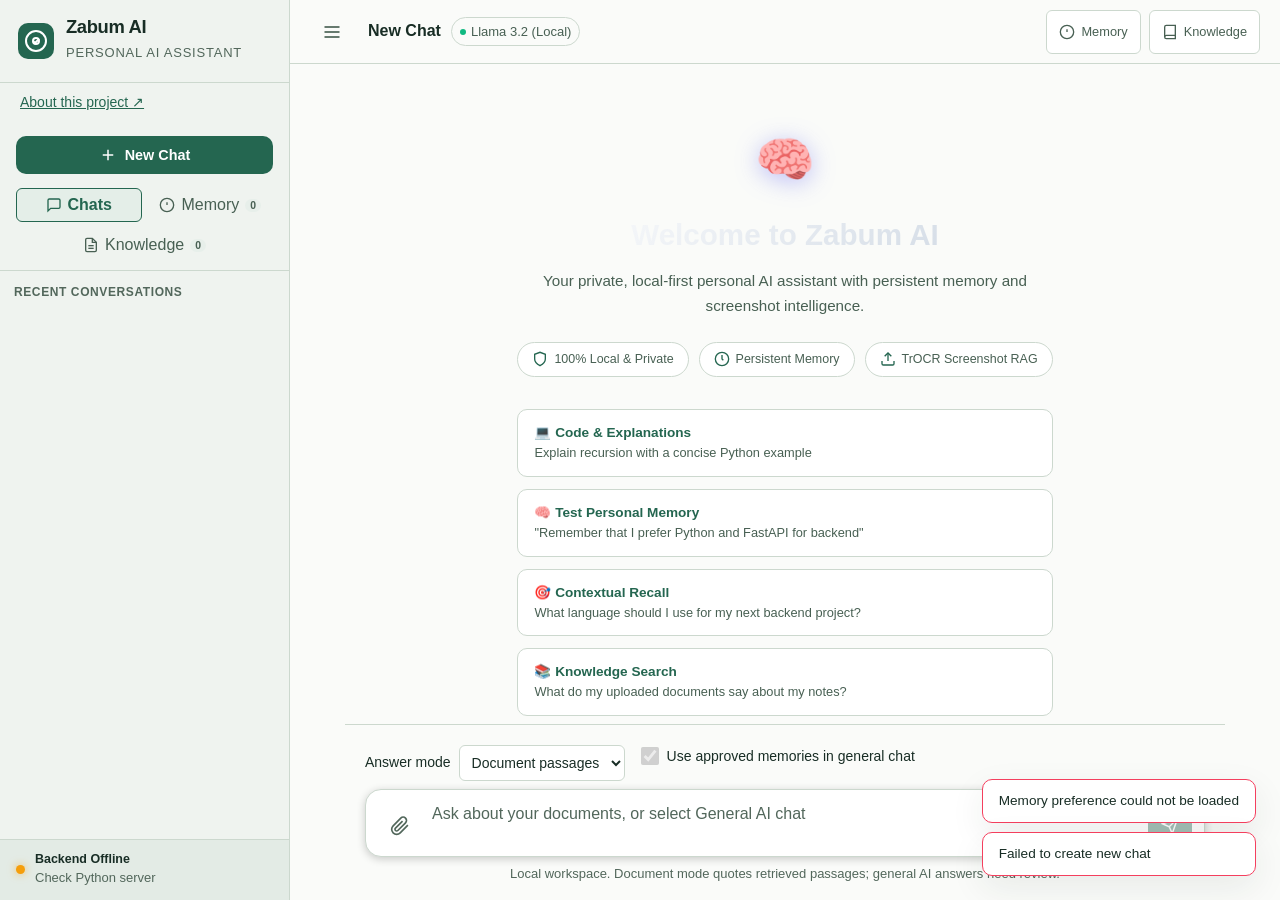
==== commit 307f158f: "Add inspectable document evidence and approved memory controls" ====
--- a/frontend/index.html
+++ b/frontend/index.html
@@ -5,9 +5,8 @@
     <meta name="viewport" content="width=device-width, initial-scale=1.0">
     <title>Zabum AI — Personal AI Assistant</title>
     <meta name="description" content="Local-first Personal AI Assistant with persistent memory, screenshot intelligence, and knowledge retrieval.">
-    <link rel="preconnect" href="https://fonts.googleapis.com">
-    <link rel="preconnect" href="https://fonts.gstatic.com" crossorigin>
-    <link href="https://fonts.googleapis.com/css2?family=Inter:wght@300;400;500;600;700&family=JetBrains+Mono:wght@400;500;600&display=swap" rel="stylesheet">
+
+
     <link rel="stylesheet" href="styles.css">
 </head>
 <body>
@@ -36,6 +35,7 @@
                 </button>
             </div>
 
+            <a class="project-about" href="/showcase/" target="_blank" rel="noopener">About this project ↗</a>
             <div class="sidebar-actions">
                 <button class="btn-new-chat" id="newChatBtn">
                     <svg width="18" height="18" viewBox="0 0 24 24" fill="none" stroke="currentColor" stroke-width="2">
@@ -91,9 +91,9 @@
                         <span class="section-label">Personal Memories</span>
                         <button class="btn-xs btn-primary" id="openAddMemoryBtn">+ Add</button>
                     </div>
-                    <p class="section-desc">Facts & preferences remembered by Zabum AI across conversations.</p>
+                    <p class="section-desc">Approved facts and preferences. Delete to exclude them from future context; earlier chat messages remain.</p>
                     <div class="memory-search-box">
-                        <input type="text" id="memorySearchInput" placeholder="Search memories..." />
+                        <input type="text" id="memorySearchInput" aria-label="Search memories" placeholder="Search memories..." />
                     </div>
                     <div class="memory-list" id="memoryList">
                         <!-- Dynamic memory items -->
@@ -106,7 +106,7 @@
                         <span class="section-label">Documents & OCR</span>
                         <button class="btn-xs btn-primary" id="openUploadBtn">+ Upload</button>
                     </div>
-                    <p class="section-desc">Screenshots & files indexed for semantic RAG retrieval.</p>
+                    <p class="section-desc">Ready documents and screenshots. Search uses a lexical shortlist with optional embedding reranking.</p>
                     <div class="doc-list" id="documentList">
                         <!-- Dynamic document items -->
                     </div>
@@ -215,7 +215,7 @@
 
                 <!-- Typing indicator -->
                 <div class="typing-indicator" id="typingIndicator" style="display: none;">
-                    <div class="typing-avatar">🧠</div>
+                    <div class="typing-avatar">Z</div>
                     <div class="typing-bubble">
                         <div class="typing-dot"></div>
                         <div class="typing-dot"></div>
@@ -242,6 +242,13 @@
                     <span id="uploadProgressText">Processing screenshot with TrOCR OCR...</span>
                 </div>
 
+                <div class="workspace-options">
+                    <label for="answerMode">Answer mode <select id="answerMode"><option value="documents">Document passages</option><option value="general">General AI chat</option></select></label>
+                    <label><input type="checkbox" id="memoryEnabled" checked> Use approved memories in general chat</label>
+                </div>
+                <div id="memorySuggestions" class="memory-suggestions" aria-live="polite"></div>
+                <p id="documentReadiness" role="status"></p>
+                <progress id="uploadMeter" max="100" hidden aria-label="File upload progress"></progress>
                 <div class="chat-input-bar">
                     <!-- File upload attachment button -->
                     <input type="file" id="chatFileInput" accept="image/*,.txt,.md,.py,.js,.json,.csv,.pdf" hidden />
@@ -252,10 +259,10 @@
                     </button>
 
                     <!-- Textarea input -->
-                    <textarea 
-                        id="chatInput" 
-                        class="chat-textarea" 
-                        placeholder="Message Zabum AI or type 'Remember that...' (Shift+Enter for new line)"
+                    <textarea
+                        id="chatInput" aria-label="Message"
+                        class="chat-textarea"
+                        placeholder="Ask about your documents, or select General AI chat"
                         rows="1"
                     ></textarea>
 
@@ -268,7 +275,7 @@
                     </button>
                 </div>
                 <div class="input-footer-hint">
-                    <span>Privacy Notice: All inferences and documents are processed locally on your device.</span>
+                    <span>Local workspace. Document mode quotes retrieved passages; general AI answers need review.</span>
                 </div>
             </div>
         </main>
--- a/frontend/styles.css
+++ b/frontend/styles.css
@@ -1362,3 +1362,12 @@
         max-width: 160px;
     }
 }
+
+/* Reading workspace. UI Vault original disclosure/status patterns, adapted locally. */
+:root{--bg-main:#fafbf9;--bg-sidebar:#eff3ef;--bg-surface:#fff;--bg-surface-hover:#e7efea;--bg-surface-active:#dce9e1;--bg-input:#fff;--primary:#246650;--primary-hover:#194c3c;--primary-light:#e4eee8;--text-primary:#182d25;--text-secondary:#486053;--text-muted:#52675b;--border-color:#ccd8ce;--border-active:#246650;--shadow-lg:0 12px 35px #182d2514;--accent-purple:#246650}
+body{font-size:17px;line-height:1.65}.app-layout{height:100dvh}.brand-icon,.btn-new-chat,.brand-title{background:#246650;box-shadow:none}.brand-title{background:none;color:var(--text-primary);-webkit-text-fill-color:currentColor}.chat-header{background:#fafbf9eb;backdrop-filter:blur(12px)}.message-bubble{font-size:17px;line-height:1.75;max-width:76ch}.section-desc,.starter-card,.memory-text,.document-summary,.chat-textarea{font-size:16px}.status-detail,.brand-subtitle,.model-badge,.input-footer-hint,.chunk-index-tag{font-size:13px}.nav-tab,.conversation-title,.active-chat-title{font-size:16px}.workspace-options{display:flex;gap:16px;flex-wrap:wrap;align-items:center;padding:8px 0}.workspace-options label{display:flex;align-items:center;gap:8px;font-size:14px}.workspace-options select{padding:8px;background:white;color:var(--text-primary);border:1px solid var(--border-color);border-radius:6px;font:inherit}.workspace-options input{width:18px;height:18px;accent-color:var(--primary)}.source-link,.memory-suggestions button{font:inherit;color:var(--primary);padding:8px;background:var(--primary-light);border:1px solid var(--border-color);border-radius:4px;cursor:pointer}.sources-accordion summary{cursor:pointer;padding:10px 0;font-size:15px}.sources-accordion blockquote{white-space:pre-wrap;overflow-wrap:anywhere;border-left:3px solid #7a9d86;padding:12px;margin:8px 0 18px;font-size:16px}.selected-passage{outline:3px solid var(--primary);outline-offset:3px}.memory-suggestions{font-size:15px}.memory-suggestions div{padding:12px;border:1px solid var(--border-color)}#documentReadiness{font-size:14px}progress{width:100%}button:focus-visible,summary:focus-visible,select:focus-visible,a:focus-visible{outline:3px solid #246650;outline-offset:3px}.modal-card{max-height:90dvh;overflow:auto}.chunk-card{overflow-wrap:anywhere}.chat-textarea{min-height:50px}.btn-icon,.btn-send,.btn-attach{min-width:44px;min-height:44px}
+@media(max-width:680px){.workspace-options{gap:8px}.message-bubble{max-width:100%;font-size:16px}.chat-header{padding:12px}.chat-input-container{padding:12px}.chat-title-group .model-badge{display:none}.workspace-options label{font-size:13px}.sidebar{max-width:90vw}.starter-cards{grid-template-columns:1fr}}
+@media(prefers-reduced-motion:reduce){*,*::before,*::after{animation:none!important;transition:none!important;scroll-behavior:auto!important}}
+.message-row.assistant .message-avatar,.typing-avatar{background:#e1ebe4;color:#246650;box-shadow:none;font-weight:700}.sidebar-footer{background:#e3ebe5}.conv-item:focus-visible{outline:3px solid var(--primary);outline-offset:2px}.message-bubble blockquote{border-left:3px solid #7a9d86;padding-left:12px;margin:10px 0}.nav-tabs{flex-wrap:wrap}.header-left{min-width:0;flex:1}.chat-title-group{min-width:0}.active-chat-title{min-width:0}.header-right{flex-shrink:0}.source-link{max-width:100%;overflow-wrap:anywhere;text-align:left}.chunk-card,.extracted-text-box{font-size:16px}.btn-header-action{min-height:44px}
+@media(max-width:768px){.sidebar:not(.open){visibility:hidden;box-shadow:none}.sidebar.open{visibility:visible;box-shadow:8px 0 18px #182d2529}.header-right{display:none}.active-chat-title{max-width:100%;font-size:15px}.chat-header{gap:8px}.message-row{gap:8px}.message-avatar{width:24px;flex-shrink:0}.message-content-wrapper{min-width:0}.messages-feed{padding-inline:12px}.chat-title-group{max-width:calc(100vw - 80px)}}
+.project-about{font-size:14px;color:var(--primary);padding:8px 20px}.chat-header{height:auto;min-height:64px}.workspace-options{align-items:flex-start}.workspace-options label{max-width:100%}
